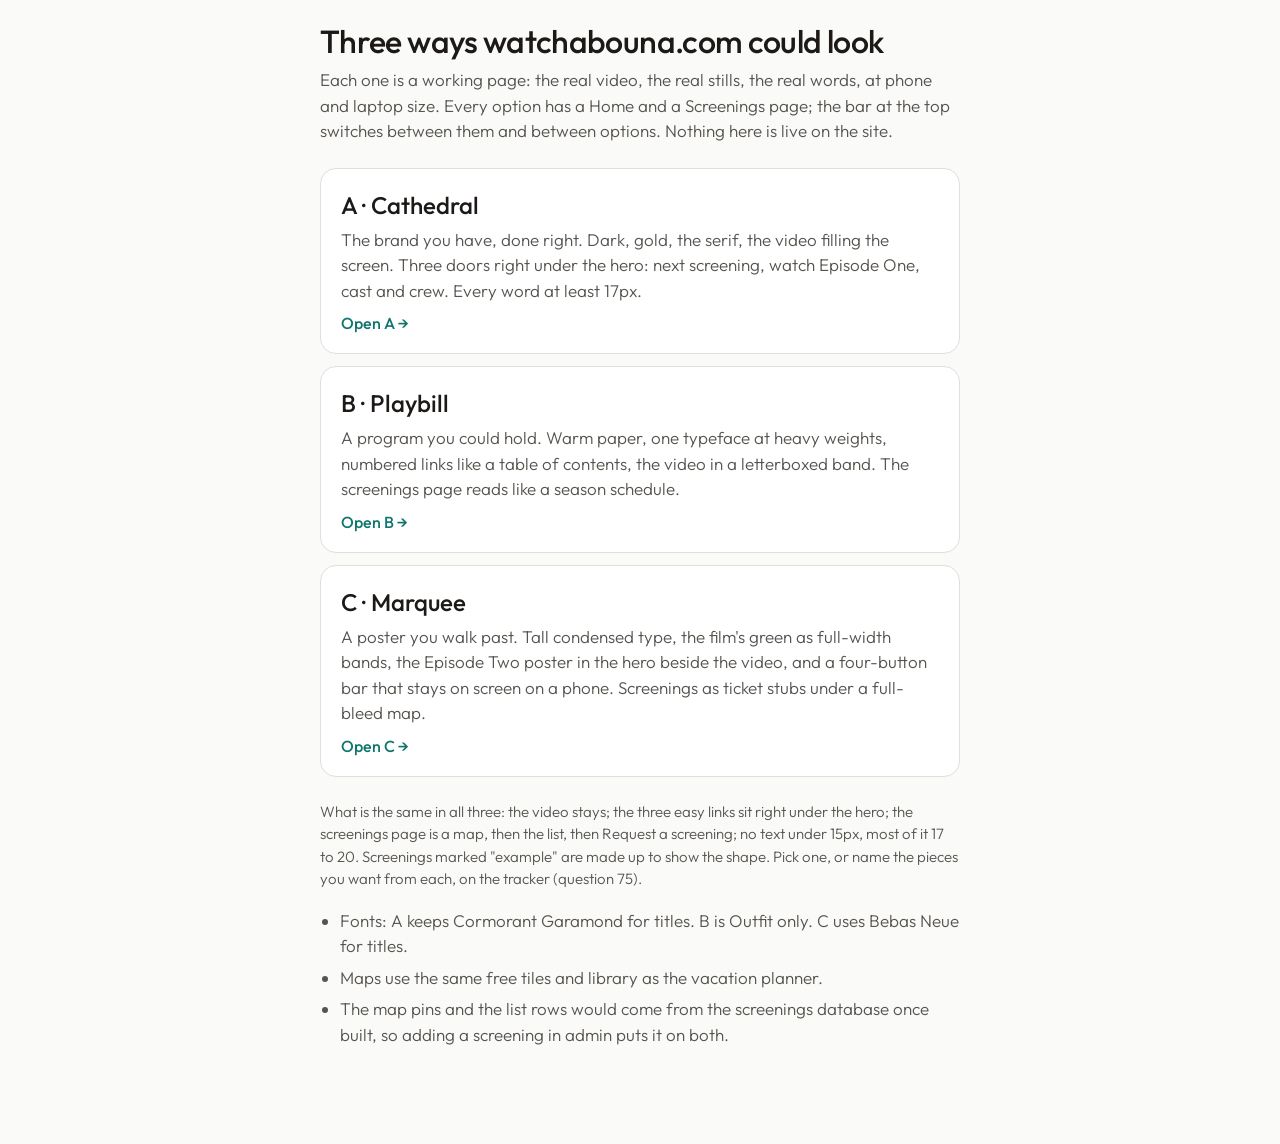
==== design/index.html @ 2716d50a "Three redesign options at /design: Cathedral, Playbill, Marquee Working mockups of the new watchabou" ====
<!DOCTYPE html>
<html lang="en">
<head>
<meta charset="UTF-8">
<meta name="viewport" content="width=device-width, initial-scale=1, viewport-fit=cover">
<title>Abouna redesign, three options</title>
<meta name="robots" content="noindex">
<link rel="icon" href="../favicon.ico">
<link rel="preconnect" href="https://fonts.googleapis.com">
<link href="https://fonts.googleapis.com/css2?family=Outfit:wght@300;400;500;600&display=swap" rel="stylesheet">
<style>
  :root { --page: #fafaf9; --card: #fff; --ink: #1c1917; --ink2: #57534e; --line: #e3ded8; --accent: #0f766e; }
  * { box-sizing: border-box; }
  body { margin: 0; background: var(--page); color: var(--ink); font-family: Outfit, -apple-system, sans-serif; font-size: 17px; line-height: 1.5; font-weight: 300; padding: 24px 16px 80px; }
  main { max-width: 640px; margin: 0 auto; }
  h1 { font-size: 32px; font-weight: 500; letter-spacing: -0.02em; margin: 0 0 8px; line-height: 1.1; }
  .lead { color: var(--ink2); margin: 0 0 24px; }
  .opt { display: block; background: var(--card); border: 1px solid var(--line); border-radius: 16px; padding: 18px 20px; margin-bottom: 12px; color: inherit; text-decoration: none; }
  .opt b { display: block; font-size: 24px; font-weight: 500; margin-bottom: 4px; }
  .opt span { color: var(--ink2); }
  .opt .go { display: block; color: var(--accent); font-weight: 500; margin-top: 8px; font-size: 16px; }
  .note { font-size: 15px; color: var(--ink2); margin-top: 24px; }
  ul { padding-left: 20px; color: var(--ink2); }
  li { margin-bottom: 6px; }
</style>
</head>
<body>
<main>
  <h1>Three ways watchabouna.com could look</h1>
  <p class="lead">Each one is a working page: the real video, the real stills, the real words, at phone and laptop size. Every option has a Home and a Screenings page; the bar at the top switches between them and between options. Nothing here is live on the site.</p>

  <a class="opt" href="a.html#home"><b>A · Cathedral</b><span>The brand you have, done right. Dark, gold, the serif, the video filling the screen. Three doors right under the hero: next screening, watch Episode One, cast and crew. Every word at least 17px.</span><span class="go">Open A →</span></a>
  <a class="opt" href="b.html#home"><b>B · Playbill</b><span>A program you could hold. Warm paper, one typeface at heavy weights, numbered links like a table of contents, the video in a letterboxed band. The screenings page reads like a season schedule.</span><span class="go">Open B →</span></a>
  <a class="opt" href="c.html#home"><b>C · Marquee</b><span>A poster you walk past. Tall condensed type, the film's green as full-width bands, the Episode Two poster in the hero beside the video, and a four-button bar that stays on screen on a phone. Screenings as ticket stubs under a full-bleed map.</span><span class="go">Open C →</span></a>

  <p class="note">What is the same in all three: the video stays; the three easy links sit right under the hero; the screenings page is a map, then the list, then Request a screening; no text under 15px, most of it 17 to 20. Screenings marked "example" are made up to show the shape. Pick one, or name the pieces you want from each, on the tracker (question 75).</p>
  <ul>
    <li>Fonts: A keeps Cormorant Garamond for titles. B is Outfit only. C uses Bebas Neue for titles.</li>
    <li>Maps use the same free tiles and library as the vacation planner.</li>
    <li>The map pins and the list rows would come from the screenings database once built, so adding a screening in admin puts it on both.</li>
  </ul>
</main>
</body>
</html>
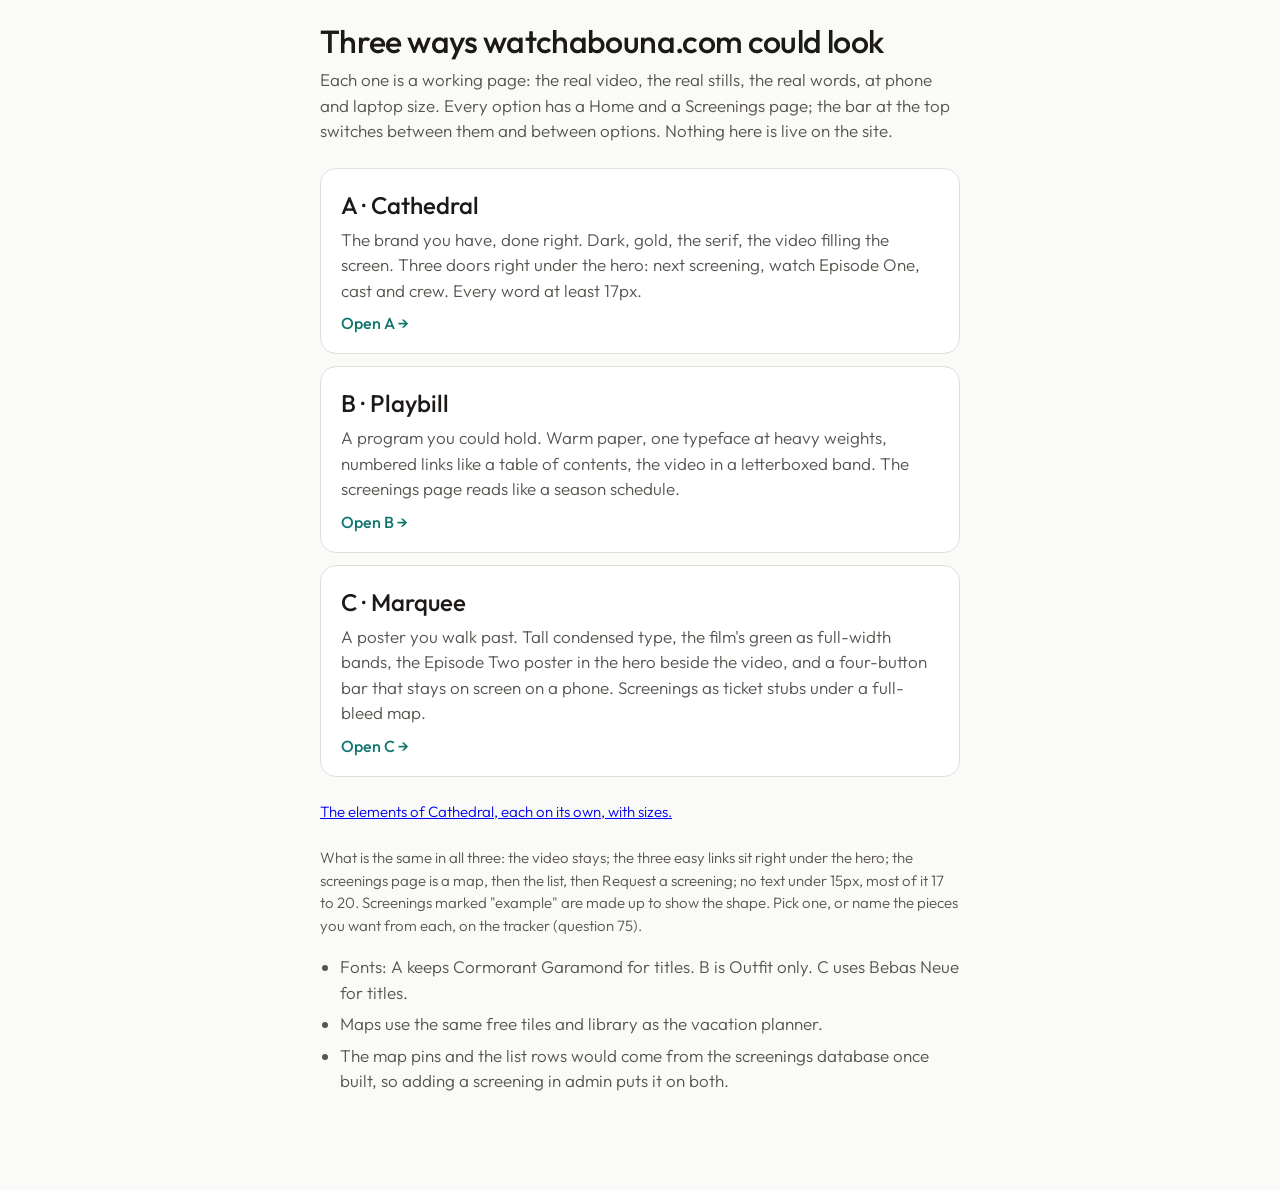
==== commit 1d4fa32e: "Cathedral: an elements page, each piece alone with its name and sizes Co-Authored-By: Claude Fable 5" ====
--- a/design/index.html
+++ b/design/index.html
@@ -29,10 +29,11 @@
   <h1>Three ways watchabouna.com could look</h1>
   <p class="lead">Each one is a working page: the real video, the real stills, the real words, at phone and laptop size. Every option has a Home and a Screenings page; the bar at the top switches between them and between options. Nothing here is live on the site.</p>
 
-  <a class="opt" href="a.html#home"><b>A · Cathedral</b><span>The brand you have, done right. Dark, gold, the serif, the video filling the screen. Three doors right under the hero: next screening, watch Episode One, cast and crew. Every word at least 17px.</span><span class="go">Open A →</span></a>
-  <a class="opt" href="b.html#home"><b>B · Playbill</b><span>A program you could hold. Warm paper, one typeface at heavy weights, numbered links like a table of contents, the video in a letterboxed band. The screenings page reads like a season schedule.</span><span class="go">Open B →</span></a>
-  <a class="opt" href="c.html#home"><b>C · Marquee</b><span>A poster you walk past. Tall condensed type, the film's green as full-width bands, the Episode Two poster in the hero beside the video, and a four-button bar that stays on screen on a phone. Screenings as ticket stubs under a full-bleed map.</span><span class="go">Open C →</span></a>
+  <a class="opt" href="/design/a.html#home"><b>A · Cathedral</b><span>The brand you have, done right. Dark, gold, the serif, the video filling the screen. Three doors right under the hero: next screening, watch Episode One, cast and crew. Every word at least 17px.</span><span class="go">Open A →</span></a>
+  <a class="opt" href="/design/b.html#home"><b>B · Playbill</b><span>A program you could hold. Warm paper, one typeface at heavy weights, numbered links like a table of contents, the video in a letterboxed band. The screenings page reads like a season schedule.</span><span class="go">Open B →</span></a>
+  <a class="opt" href="/design/c.html#home"><b>C · Marquee</b><span>A poster you walk past. Tall condensed type, the film's green as full-width bands, the Episode Two poster in the hero beside the video, and a four-button bar that stays on screen on a phone. Screenings as ticket stubs under a full-bleed map.</span><span class="go">Open C →</span></a>
 
+  <p class="note"><a href="/design/elements.html">The elements of Cathedral, each on its own, with sizes.</a></p>
   <p class="note">What is the same in all three: the video stays; the three easy links sit right under the hero; the screenings page is a map, then the list, then Request a screening; no text under 15px, most of it 17 to 20. Screenings marked "example" are made up to show the shape. Pick one, or name the pieces you want from each, on the tracker (question 75).</p>
   <ul>
     <li>Fonts: A keeps Cormorant Garamond for titles. B is Outfit only. C uses Bebas Neue for titles.</li>
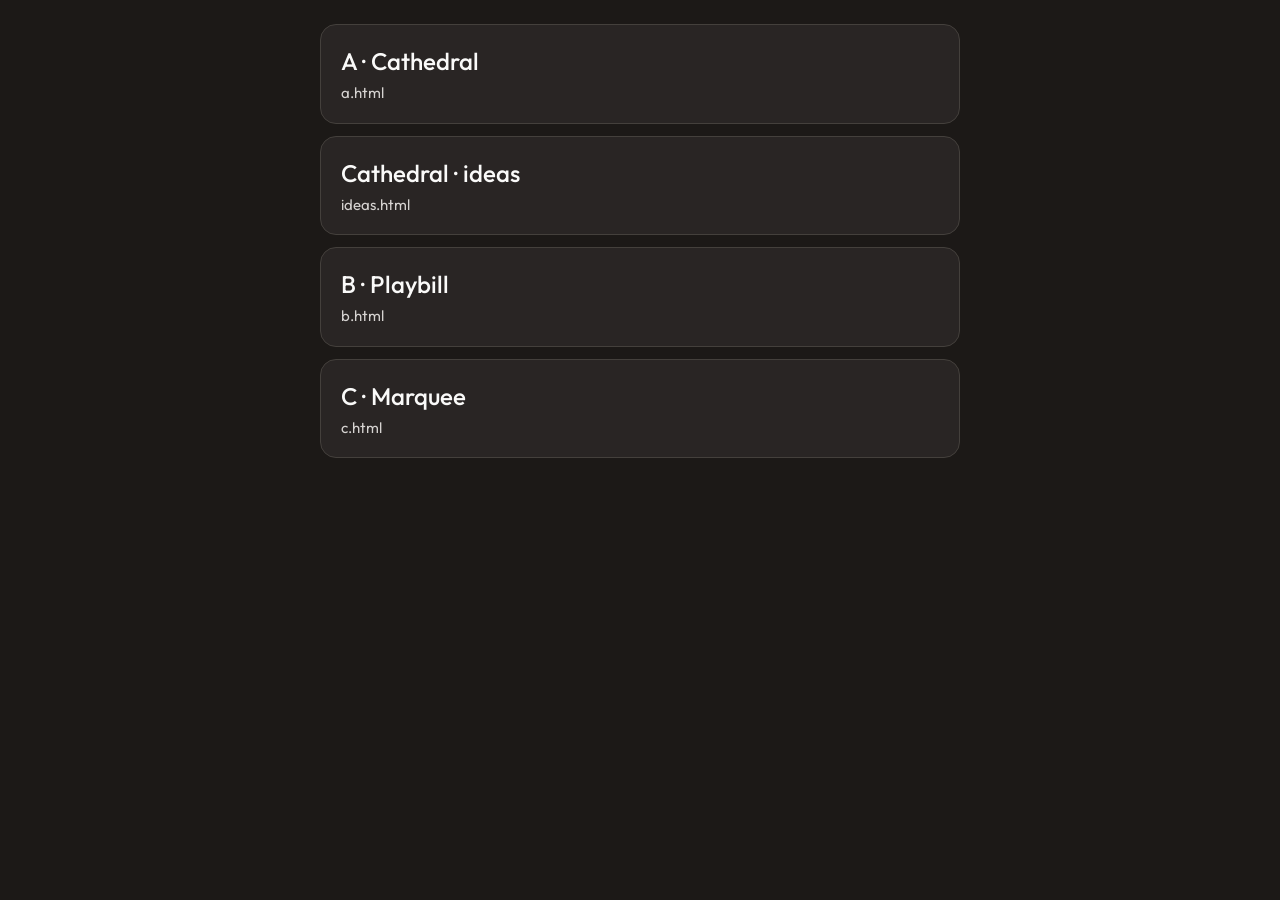
==== commit bfed9c1d: "Cathedral: his words only, and an ideas page with alternatives for each part a.html now uses only th" ====
--- a/design/index.html
+++ b/design/index.html
@@ -3,43 +3,27 @@
 <head>
 <meta charset="UTF-8">
 <meta name="viewport" content="width=device-width, initial-scale=1, viewport-fit=cover">
-<title>Abouna redesign, three options</title>
+<title>ABOUNA — design</title>
 <meta name="robots" content="noindex">
 <link rel="icon" href="../favicon.ico">
 <link rel="preconnect" href="https://fonts.googleapis.com">
-<link href="https://fonts.googleapis.com/css2?family=Outfit:wght@300;400;500;600&display=swap" rel="stylesheet">
+<link href="https://fonts.googleapis.com/css2?family=Outfit:wght@400;500&display=swap" rel="stylesheet">
 <style>
-  :root { --page: #fafaf9; --card: #fff; --ink: #1c1917; --ink2: #57534e; --line: #e3ded8; --accent: #0f766e; }
+  :root { --page: #1c1917; --card: #292524; --ink: #fafaf9; --ink2: #d6d3d1; --line: #44403c; }
   * { box-sizing: border-box; }
-  body { margin: 0; background: var(--page); color: var(--ink); font-family: Outfit, -apple-system, sans-serif; font-size: 17px; line-height: 1.5; font-weight: 300; padding: 24px 16px 80px; }
-  main { max-width: 640px; margin: 0 auto; }
-  h1 { font-size: 32px; font-weight: 500; letter-spacing: -0.02em; margin: 0 0 8px; line-height: 1.1; }
-  .lead { color: var(--ink2); margin: 0 0 24px; }
-  .opt { display: block; background: var(--card); border: 1px solid var(--line); border-radius: 16px; padding: 18px 20px; margin-bottom: 12px; color: inherit; text-decoration: none; }
-  .opt b { display: block; font-size: 24px; font-weight: 500; margin-bottom: 4px; }
-  .opt span { color: var(--ink2); }
-  .opt .go { display: block; color: var(--accent); font-weight: 500; margin-top: 8px; font-size: 16px; }
-  .note { font-size: 15px; color: var(--ink2); margin-top: 24px; }
-  ul { padding-left: 20px; color: var(--ink2); }
-  li { margin-bottom: 6px; }
+  body { margin: 0; background: var(--page); color: var(--ink); font-family: Outfit, -apple-system, sans-serif; font-size: 17px; line-height: 1.5; padding: 24px 16px 80px; }
+  main { max-width: 640px; margin: 0 auto; display: grid; gap: 12px; }
+  a.opt { display: block; background: var(--card); border: 1px solid var(--line); border-radius: 16px; padding: 18px 20px; color: inherit; text-decoration: none; }
+  a.opt b { display: block; font-size: 24px; font-weight: 500; }
+  a.opt span { color: var(--ink2); font-size: 15px; }
 </style>
 </head>
 <body>
 <main>
-  <h1>Three ways watchabouna.com could look</h1>
-  <p class="lead">Each one is a working page: the real video, the real stills, the real words, at phone and laptop size. Every option has a Home and a Screenings page; the bar at the top switches between them and between options. Nothing here is live on the site.</p>
-
-  <a class="opt" href="/design/a.html#home"><b>A · Cathedral</b><span>The brand you have, done right. Dark, gold, the serif, the video filling the screen. Three doors right under the hero: next screening, watch Episode One, cast and crew. Every word at least 17px.</span><span class="go">Open A →</span></a>
-  <a class="opt" href="/design/b.html#home"><b>B · Playbill</b><span>A program you could hold. Warm paper, one typeface at heavy weights, numbered links like a table of contents, the video in a letterboxed band. The screenings page reads like a season schedule.</span><span class="go">Open B →</span></a>
-  <a class="opt" href="/design/c.html#home"><b>C · Marquee</b><span>A poster you walk past. Tall condensed type, the film's green as full-width bands, the Episode Two poster in the hero beside the video, and a four-button bar that stays on screen on a phone. Screenings as ticket stubs under a full-bleed map.</span><span class="go">Open C →</span></a>
-
-  <p class="note"><a href="/design/elements.html">The elements of Cathedral, each on its own, with sizes.</a></p>
-  <p class="note">What is the same in all three: the video stays; the three easy links sit right under the hero; the screenings page is a map, then the list, then Request a screening; no text under 15px, most of it 17 to 20. Screenings marked "example" are made up to show the shape. Pick one, or name the pieces you want from each, on the tracker (question 75).</p>
-  <ul>
-    <li>Fonts: A keeps Cormorant Garamond for titles. B is Outfit only. C uses Bebas Neue for titles.</li>
-    <li>Maps use the same free tiles and library as the vacation planner.</li>
-    <li>The map pins and the list rows would come from the screenings database once built, so adding a screening in admin puts it on both.</li>
-  </ul>
+  <a class="opt" href="/design/a.html#home"><b>A · Cathedral</b><span>a.html</span></a>
+  <a class="opt" href="/design/ideas.html"><b>Cathedral · ideas</b><span>ideas.html</span></a>
+  <a class="opt" href="/design/b.html#home"><b>B · Playbill</b><span>b.html</span></a>
+  <a class="opt" href="/design/c.html#home"><b>C · Marquee</b><span>c.html</span></a>
 </main>
 </body>
 </html>
